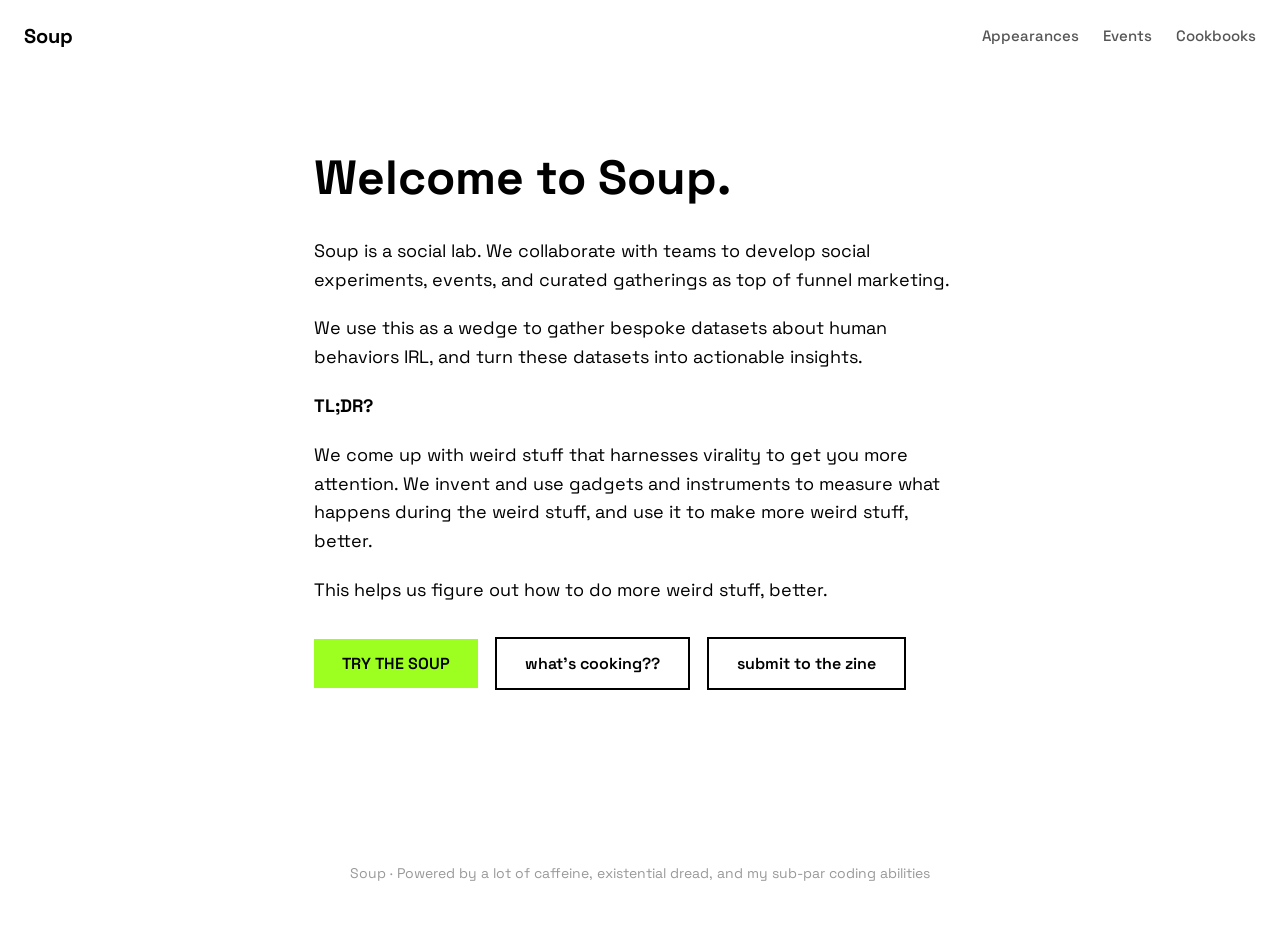
==== index.html @ 93c114b6 "Initial static site - 4 pages: home, appearances, events, cookbooks Co-Authored-By: Claude Opus 4.6 " ====
<!DOCTYPE html>
<html lang="en">
<head>
  <meta charset="UTF-8">
  <meta name="viewport" content="width=device-width, initial-scale=1.0">
  <title>Soup – Soup is for the people</title>
  <link rel="stylesheet" href="style.css">
</head>
<body>
  <nav>
    <a href="/" class="logo">Soup</a>
    <div class="links">
      <a href="/appearances.html">Appearances</a>
      <a href="/events.html">Events</a>
      <a href="/cookbooks.html">Cookbooks</a>
    </div>
  </nav>

  <div class="container">
    <h1>Welcome to Soup.</h1>

    <p>Soup is a social lab. We collaborate with teams to develop social experiments, events, and curated gatherings as top of funnel marketing.</p>

    <p>We use this as a wedge to gather bespoke datasets about human behaviors IRL, and turn these datasets into actionable insights.</p>

    <p><strong>TL;DR?</strong></p>

    <p>We come up with weird stuff that harnesses virality to get you more attention. We invent and use gadgets and instruments to measure what happens during the weird stuff, and use it to make more weird stuff, better.</p>

    <p>This helps us figure out how to do more weird stuff, better.</p>

    <div class="buttons">
      <a href="mailto:t@trysoup.xyz" class="btn">TRY THE SOUP</a>
      <a href="/events.html" class="btn outline">what's cooking??</a>
      <a href="/cookbooks.html" class="btn outline">submit to the zine</a>
    </div>
  </div>

  <footer>
    <p>Soup &middot; Powered by a lot of caffeine, existential dread, and my sub-par coding abilities</p>
  </footer>
</body>
</html>
---- style.css ----
@import url('https://fonts.googleapis.com/css2?family=Space+Grotesk:wght@300;400;500;600;700&display=swap');

* {
  margin: 0;
  padding: 0;
  box-sizing: border-box;
}

body {
  font-family: 'Space Grotesk', sans-serif;
  background: #fff;
  color: #000;
  line-height: 1.6;
  font-size: 18px;
}

a {
  color: #000;
  text-decoration: underline;
  text-decoration-color: #9DFF20;
  text-underline-offset: 3px;
  text-decoration-thickness: 2px;
}

a:hover {
  color: #9DFF20;
}

.container {
  max-width: 700px;
  margin: 0 auto;
  padding: 80px 24px 120px;
}

/* Navigation */
nav {
  padding: 20px 24px;
  display: flex;
  justify-content: space-between;
  align-items: center;
}

nav .logo {
  font-weight: 700;
  font-size: 20px;
  text-decoration: none;
  color: #000;
}

nav .logo:hover {
  color: #9DFF20;
}

nav .links {
  display: flex;
  gap: 24px;
}

nav .links a {
  text-decoration: none;
  font-size: 15px;
  font-weight: 500;
  color: #555;
}

nav .links a:hover {
  color: #9DFF20;
}

nav .links a.active {
  color: #000;
  text-decoration: underline;
  text-decoration-color: #9DFF20;
  text-underline-offset: 3px;
  text-decoration-thickness: 2px;
}

/* Page titles */
h1 {
  font-size: 48px;
  font-weight: 700;
  margin-bottom: 32px;
  line-height: 1.1;
}

h2 {
  font-size: 28px;
  font-weight: 600;
  margin-top: 48px;
  margin-bottom: 16px;
}

h3 {
  font-size: 22px;
  font-weight: 600;
  margin-top: 40px;
  margin-bottom: 12px;
}

p {
  margin-bottom: 20px;
}

/* Buttons */
.btn {
  display: inline-block;
  padding: 12px 28px;
  background: #9DFF20;
  color: #000;
  text-decoration: none;
  font-weight: 600;
  font-size: 16px;
  margin-right: 12px;
  margin-bottom: 12px;
  transition: background 0.2s;
}

.btn:hover {
  background: #8ae619;
  color: #000;
}

.btn.outline {
  background: transparent;
  border: 2px solid #000;
}

.btn.outline:hover {
  background: #000;
  color: #9DFF20;
}

.buttons {
  margin-top: 32px;
}

/* Lists */
ol, ul {
  margin-bottom: 24px;
  padding-left: 24px;
}

li {
  margin-bottom: 8px;
}

/* Events */
.event {
  margin-bottom: 32px;
}

.event .date {
  font-weight: 600;
  font-size: 15px;
  color: #9DFF20;
  text-transform: uppercase;
  letter-spacing: 0.5px;
}

.event .name {
  font-size: 22px;
  font-weight: 600;
  margin: 4px 0;
}

.event .venue {
  color: #555;
  font-size: 16px;
}

.event .with {
  color: #777;
  font-size: 15px;
  font-style: italic;
}

/* Appearances */
.appearance {
  margin-bottom: 20px;
  padding-bottom: 20px;
  border-bottom: 1px solid #eee;
}

.appearance:last-child {
  border-bottom: none;
}

.appearance a {
  font-weight: 600;
  font-size: 18px;
}

.appearance .meta {
  color: #777;
  font-size: 15px;
  margin-top: 2px;
}

/* Year headers */
.year {
  font-size: 14px;
  font-weight: 700;
  text-transform: uppercase;
  letter-spacing: 2px;
  color: #9DFF20;
  margin-top: 48px;
  margin-bottom: 24px;
}

.year:first-child {
  margin-top: 0;
}

/* Footer */
footer {
  padding: 40px 24px;
  text-align: center;
  color: #999;
  font-size: 14px;
}

footer a {
  color: #999;
  text-decoration-color: #ddd;
}

footer a:hover {
  color: #9DFF20;
}

/* Responsive */
@media (max-width: 600px) {
  h1 {
    font-size: 36px;
  }

  nav {
    flex-direction: column;
    gap: 12px;
  }

  nav .links {
    gap: 16px;
  }

  .container {
    padding: 40px 20px 80px;
  }
}
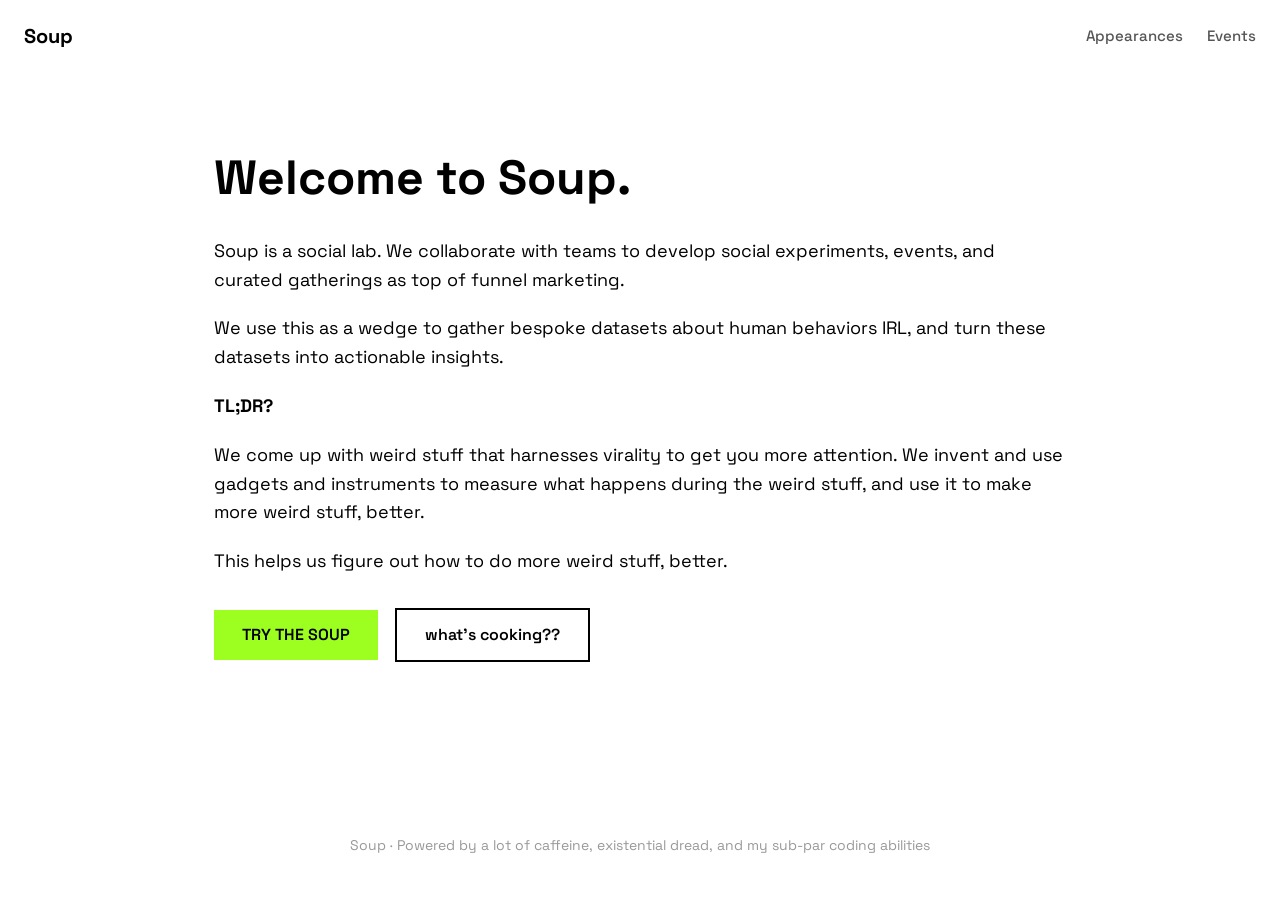
==== commit 359b350f: "Hide Cookbooks nav link and zine submission button Co-Authored-By: Claude Opus 4.7 (1M context) <nor" ====
--- a/index.html
+++ b/index.html
@@ -12,7 +12,6 @@
     <div class="links">
       <a href="/appearances.html">Appearances</a>
       <a href="/events.html">Events</a>
-      <a href="/cookbooks.html">Cookbooks</a>
     </div>
   </nav>
 
@@ -32,7 +31,6 @@
     <div class="buttons">
       <a href="mailto:t@trysoup.xyz" class="btn">TRY THE SOUP</a>
       <a href="/events.html" class="btn outline">what's cooking??</a>
-      <a href="/cookbooks.html" class="btn outline">submit to the zine</a>
     </div>
   </div>
 
--- a/style.css
+++ b/style.css
@@ -27,7 +27,7 @@
 }
 
 .container {
-  max-width: 700px;
+  max-width: 900px;
   margin: 0 auto;
   padding: 80px 24px 120px;
 }
@@ -198,11 +198,10 @@
 
 /* Year headers */
 .year {
-  font-size: 14px;
+  font-size: 36px;
   font-weight: 700;
-  text-transform: uppercase;
-  letter-spacing: 2px;
-  color: #9DFF20;
+  letter-spacing: 1px;
+  color: #000;
   margin-top: 48px;
   margin-bottom: 24px;
 }
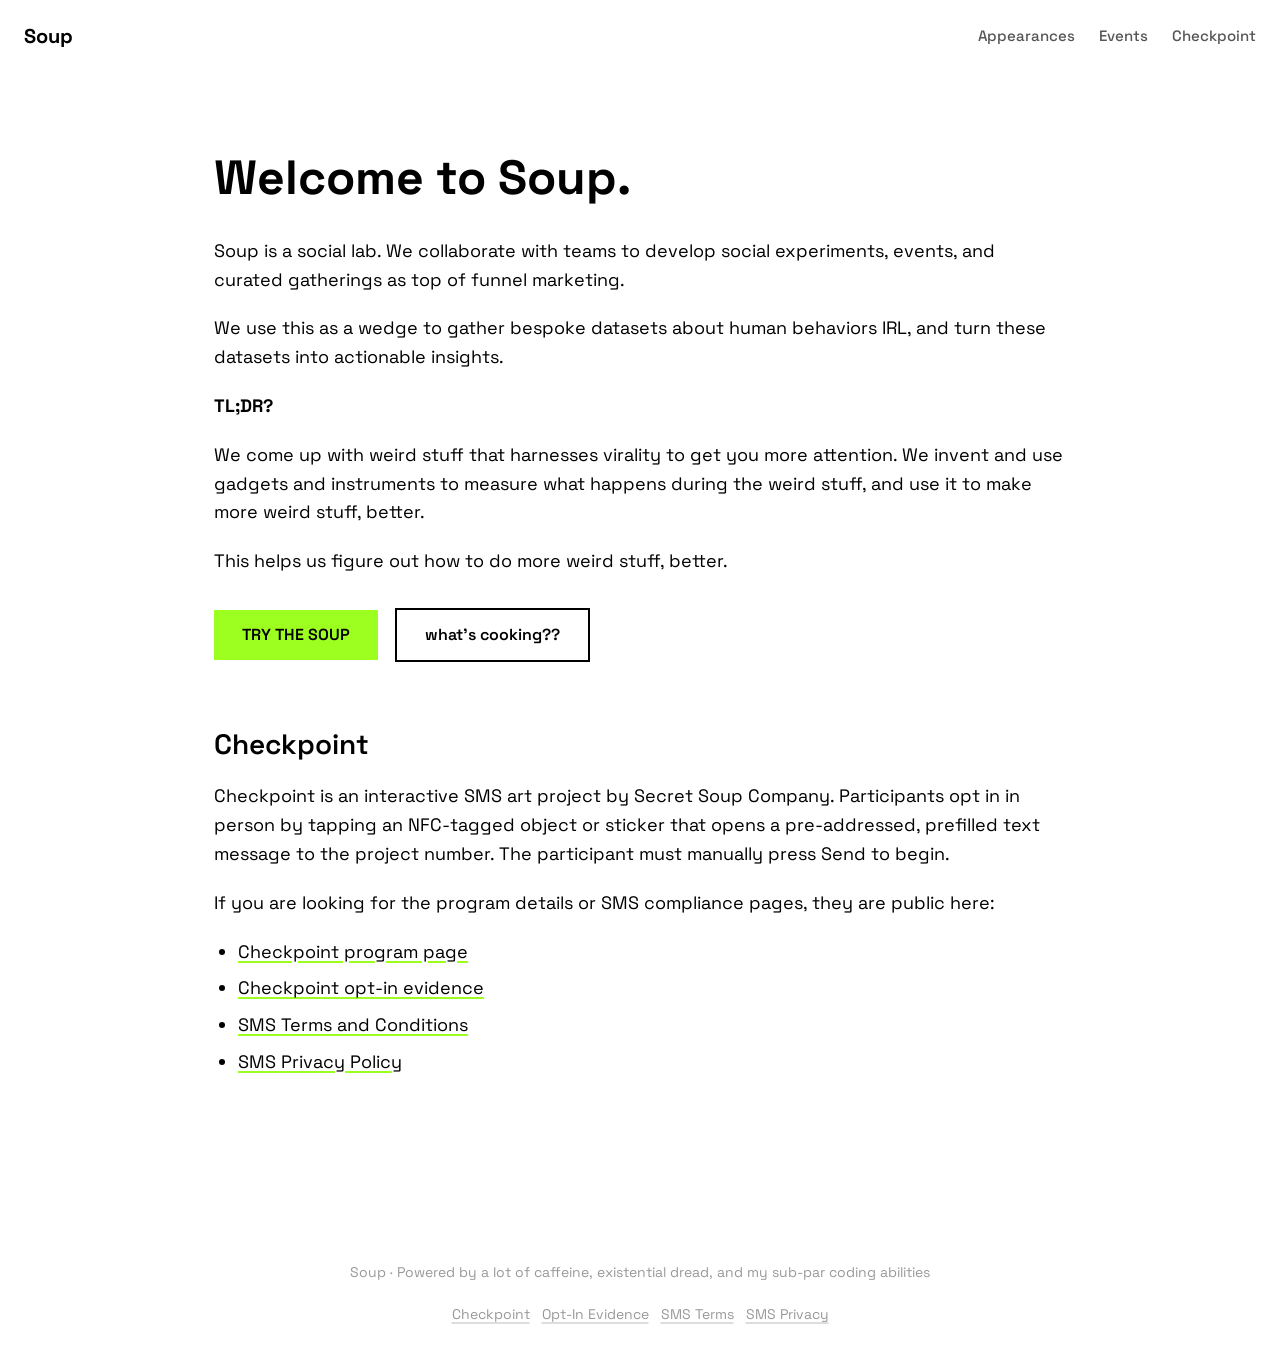
==== commit b7c29eb1: "Add Checkpoint and SMS compliance links" ====
--- a/index.html
+++ b/index.html
@@ -12,6 +12,7 @@
     <div class="links">
       <a href="/appearances.html">Appearances</a>
       <a href="/events.html">Events</a>
+      <a href="/checkpoint">Checkpoint</a>
     </div>
   </nav>
 
@@ -32,10 +33,29 @@
       <a href="mailto:t@trysoup.xyz" class="btn">TRY THE SOUP</a>
       <a href="/events.html" class="btn outline">what's cooking??</a>
     </div>
+
+    <h2>Checkpoint</h2>
+
+    <p>Checkpoint is an interactive SMS art project by Secret Soup Company. Participants opt in in person by tapping an NFC-tagged object or sticker that opens a pre-addressed, prefilled text message to the project number. The participant must manually press Send to begin.</p>
+
+    <p>If you are looking for the program details or SMS compliance pages, they are public here:</p>
+
+    <ul>
+      <li><a href="/checkpoint">Checkpoint program page</a></li>
+      <li><a href="/checkpoint-opt-in">Checkpoint opt-in evidence</a></li>
+      <li><a href="/sms-terms">SMS Terms and Conditions</a></li>
+      <li><a href="/sms-privacy">SMS Privacy Policy</a></li>
+    </ul>
   </div>
 
   <footer>
     <p>Soup &middot; Powered by a lot of caffeine, existential dread, and my sub-par coding abilities</p>
+    <div class="footer-links">
+      <a href="/checkpoint">Checkpoint</a>
+      <a href="/checkpoint-opt-in">Opt-In Evidence</a>
+      <a href="/sms-terms">SMS Terms</a>
+      <a href="/sms-privacy">SMS Privacy</a>
+    </div>
   </footer>
 </body>
 </html>
--- a/style.css
+++ b/style.css
@@ -54,6 +54,7 @@
 nav .links {
   display: flex;
   gap: 24px;
+  flex-wrap: wrap;
 }
 
 nav .links a {
@@ -218,6 +219,14 @@
   font-size: 14px;
 }
 
+footer .footer-links {
+  display: flex;
+  justify-content: center;
+  flex-wrap: wrap;
+  gap: 12px;
+  margin-top: 10px;
+}
+
 footer a {
   color: #999;
   text-decoration-color: #ddd;
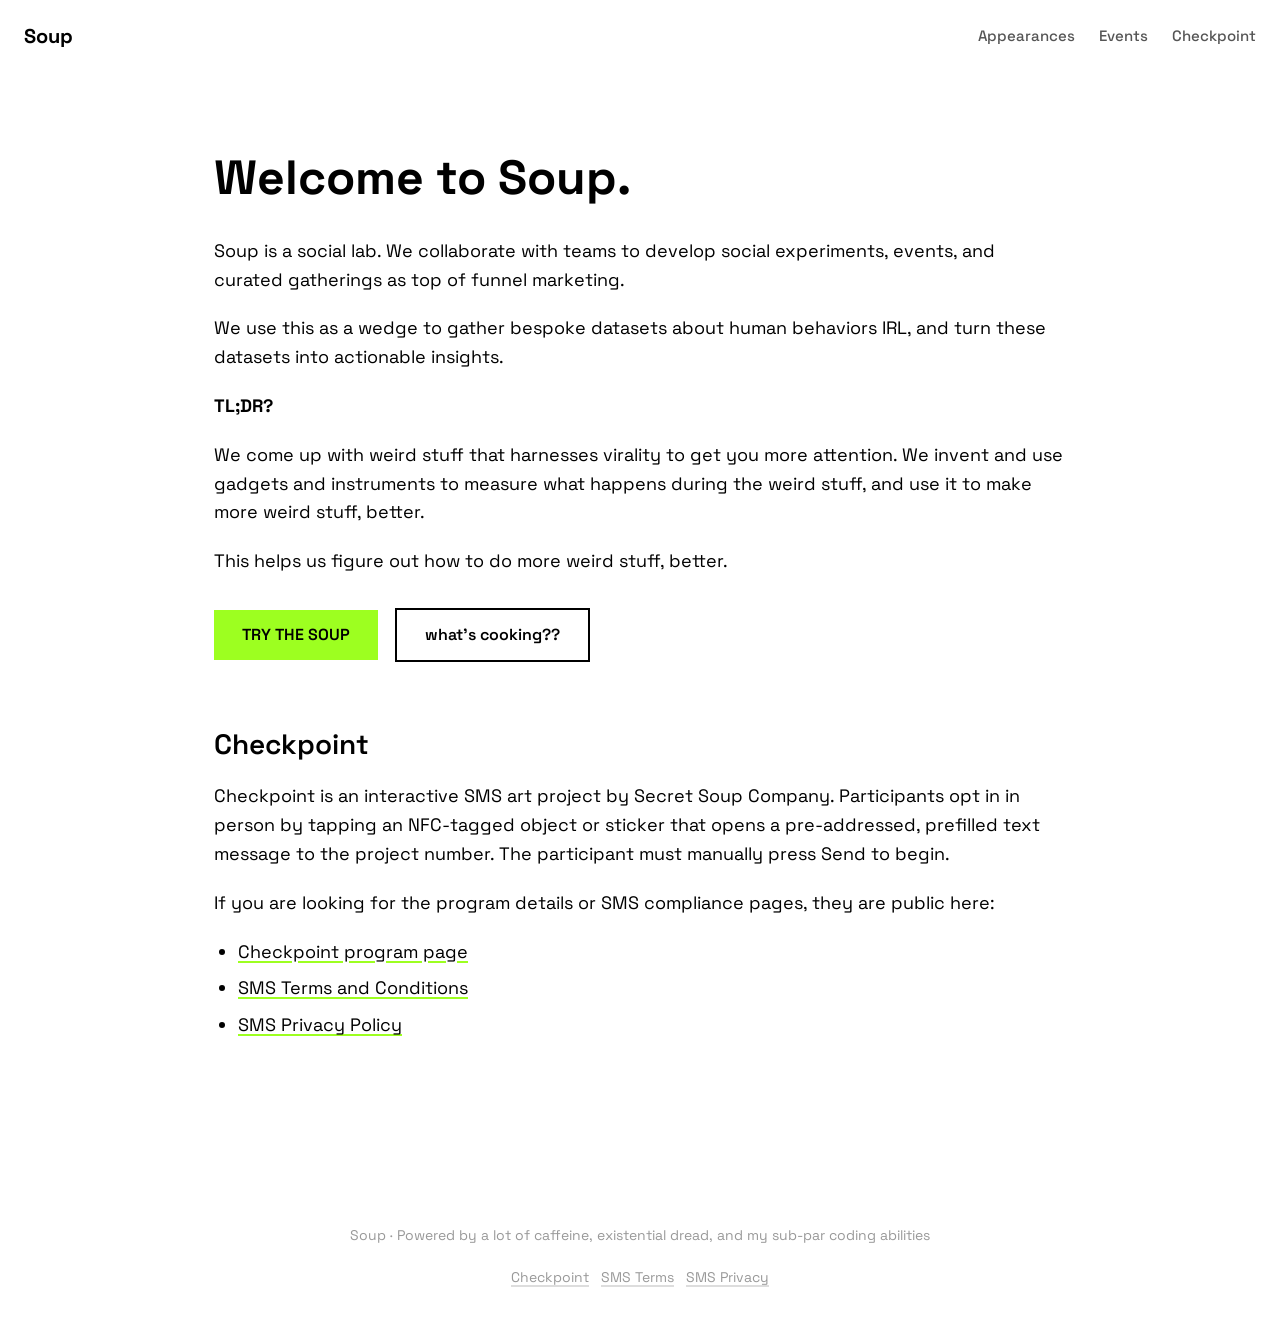
==== commit 2270b9e8: "Remove Checkpoint opt-in evidence page" ====
--- a/index.html
+++ b/index.html
@@ -42,7 +42,6 @@
 
     <ul>
       <li><a href="/checkpoint">Checkpoint program page</a></li>
-      <li><a href="/checkpoint-opt-in">Checkpoint opt-in evidence</a></li>
       <li><a href="/sms-terms">SMS Terms and Conditions</a></li>
       <li><a href="/sms-privacy">SMS Privacy Policy</a></li>
     </ul>
@@ -52,7 +51,6 @@
     <p>Soup &middot; Powered by a lot of caffeine, existential dread, and my sub-par coding abilities</p>
     <div class="footer-links">
       <a href="/checkpoint">Checkpoint</a>
-      <a href="/checkpoint-opt-in">Opt-In Evidence</a>
       <a href="/sms-terms">SMS Terms</a>
       <a href="/sms-privacy">SMS Privacy</a>
     </div>
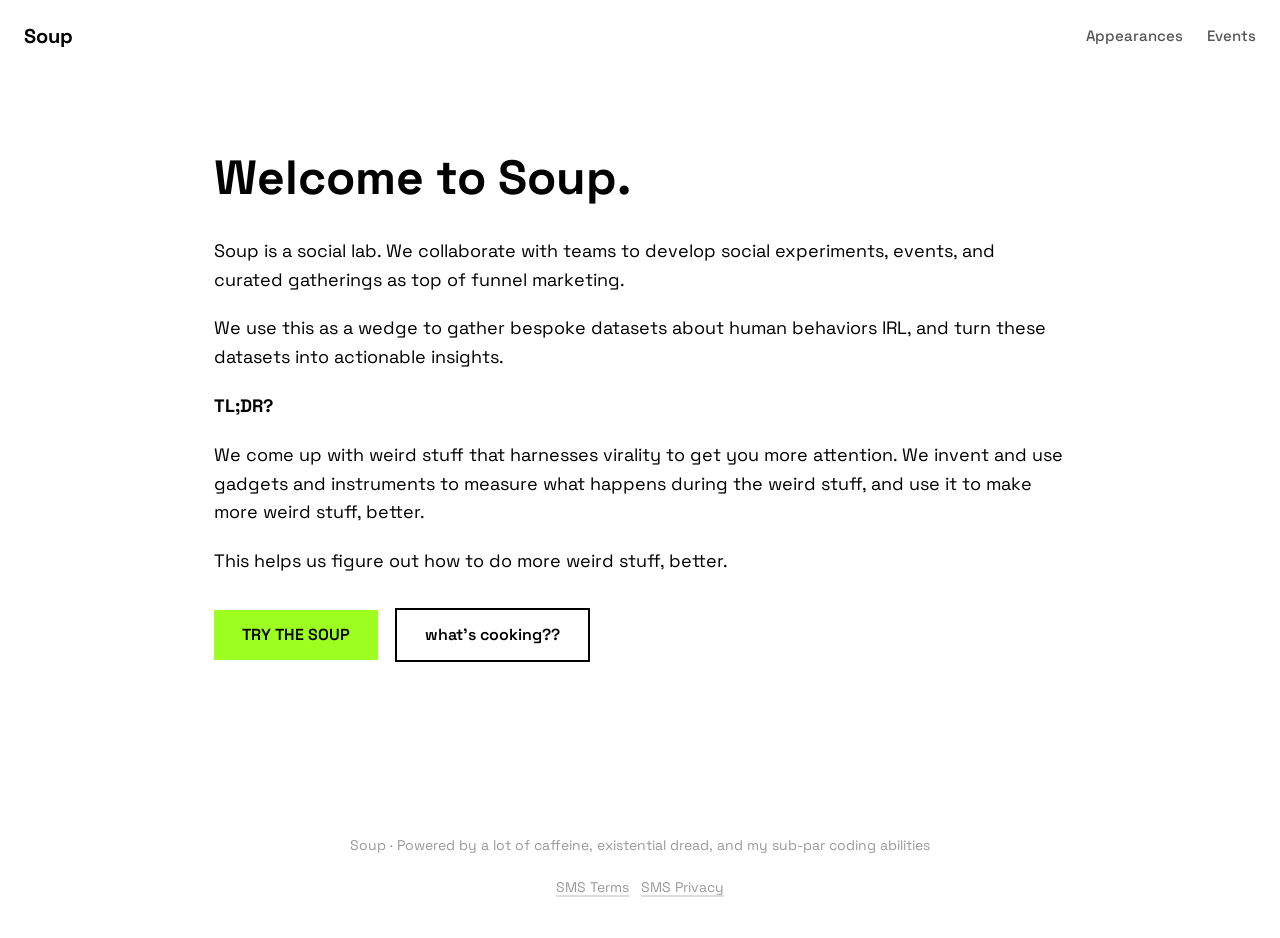
==== commit 440c1d4a: "Remove Checkpoint links from front page Co-Authored-By: Claude Opus 4.8 <noreply@anthropic.com>" ====
--- a/index.html
+++ b/index.html
@@ -12,7 +12,6 @@
     <div class="links">
       <a href="/appearances.html">Appearances</a>
       <a href="/events.html">Events</a>
-      <a href="/checkpoint">Checkpoint</a>
     </div>
   </nav>
 
@@ -33,24 +32,11 @@
       <a href="mailto:t@trysoup.xyz" class="btn">TRY THE SOUP</a>
       <a href="/events.html" class="btn outline">what's cooking??</a>
     </div>
-
-    <h2>Checkpoint</h2>
-
-    <p>Checkpoint is an interactive SMS art project by Secret Soup Company. Participants opt in in person by tapping an NFC-tagged object or sticker that opens a pre-addressed, prefilled text message to the project number. The participant must manually press Send to begin.</p>
-
-    <p>If you are looking for the program details or SMS compliance pages, they are public here:</p>
-
-    <ul>
-      <li><a href="/checkpoint">Checkpoint program page</a></li>
-      <li><a href="/sms-terms">SMS Terms and Conditions</a></li>
-      <li><a href="/sms-privacy">SMS Privacy Policy</a></li>
-    </ul>
   </div>
 
   <footer>
     <p>Soup &middot; Powered by a lot of caffeine, existential dread, and my sub-par coding abilities</p>
     <div class="footer-links">
-      <a href="/checkpoint">Checkpoint</a>
       <a href="/sms-terms">SMS Terms</a>
       <a href="/sms-privacy">SMS Privacy</a>
     </div>
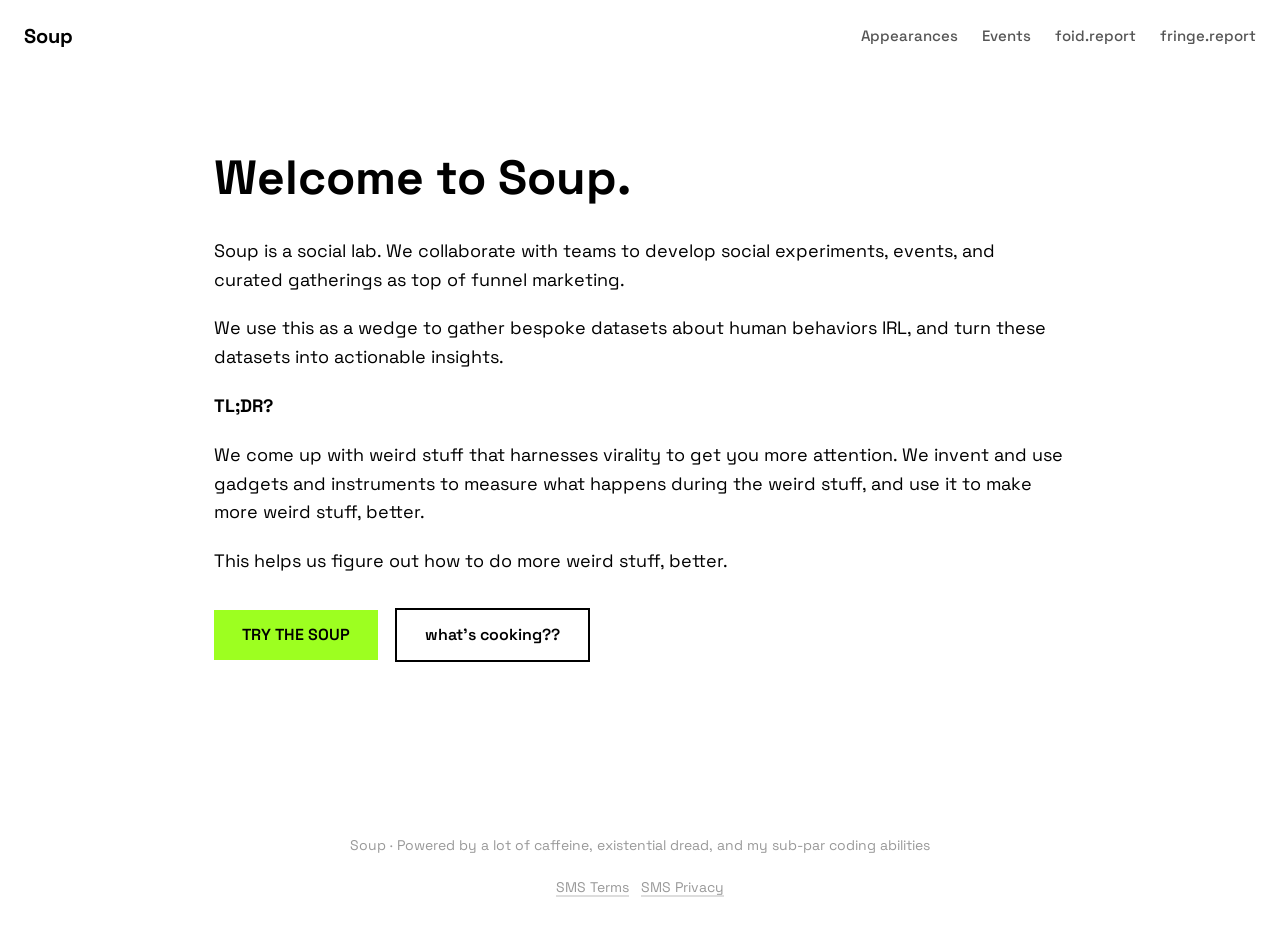
==== commit c9b3120e: "Add foid.report and fringe.report links to nav Co-Authored-By: Claude Fable 5 <noreply@anthropic.com" ====
--- a/index.html
+++ b/index.html
@@ -12,6 +12,8 @@
     <div class="links">
       <a href="/appearances.html">Appearances</a>
       <a href="/events.html">Events</a>
+      <a href="https://foid.report">foid.report</a>
+      <a href="https://fringe.report">fringe.report</a>
     </div>
   </nav>
 
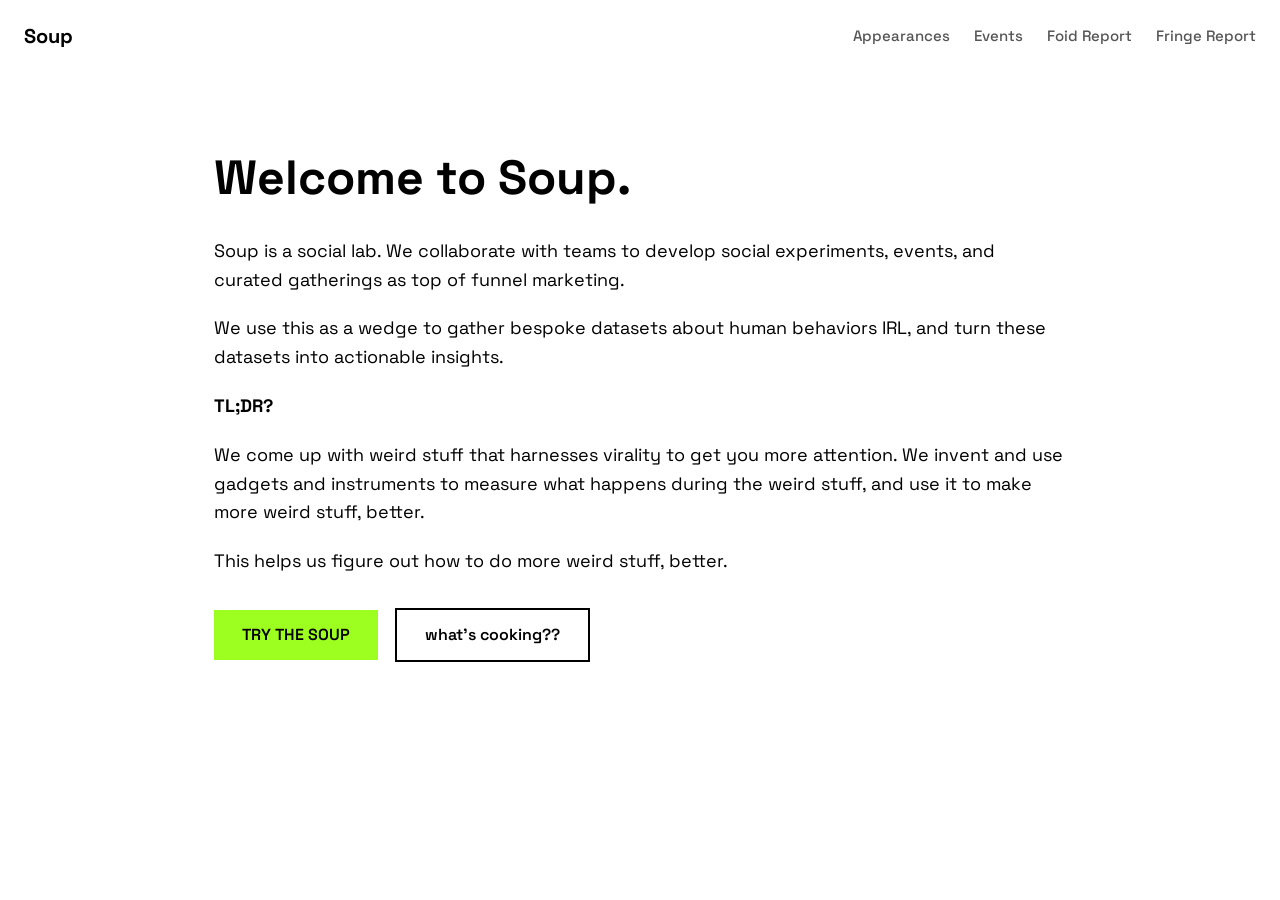
==== commit 2a15279c: "Rename nav links to Foid Report / Fringe Report, clean up footers - Remove tagline footer from index" ====
--- a/index.html
+++ b/index.html
@@ -12,8 +12,8 @@
     <div class="links">
       <a href="/appearances.html">Appearances</a>
       <a href="/events.html">Events</a>
-      <a href="https://foid.report">foid.report</a>
-      <a href="https://fringe.report">fringe.report</a>
+      <a href="https://foid.report">Foid Report</a>
+      <a href="https://fringe.report">Fringe Report</a>
     </div>
   </nav>
 
@@ -36,12 +36,5 @@
     </div>
   </div>
 
-  <footer>
-    <p>Soup &middot; Powered by a lot of caffeine, existential dread, and my sub-par coding abilities</p>
-    <div class="footer-links">
-      <a href="/sms-terms">SMS Terms</a>
-      <a href="/sms-privacy">SMS Privacy</a>
-    </div>
-  </footer>
 </body>
 </html>
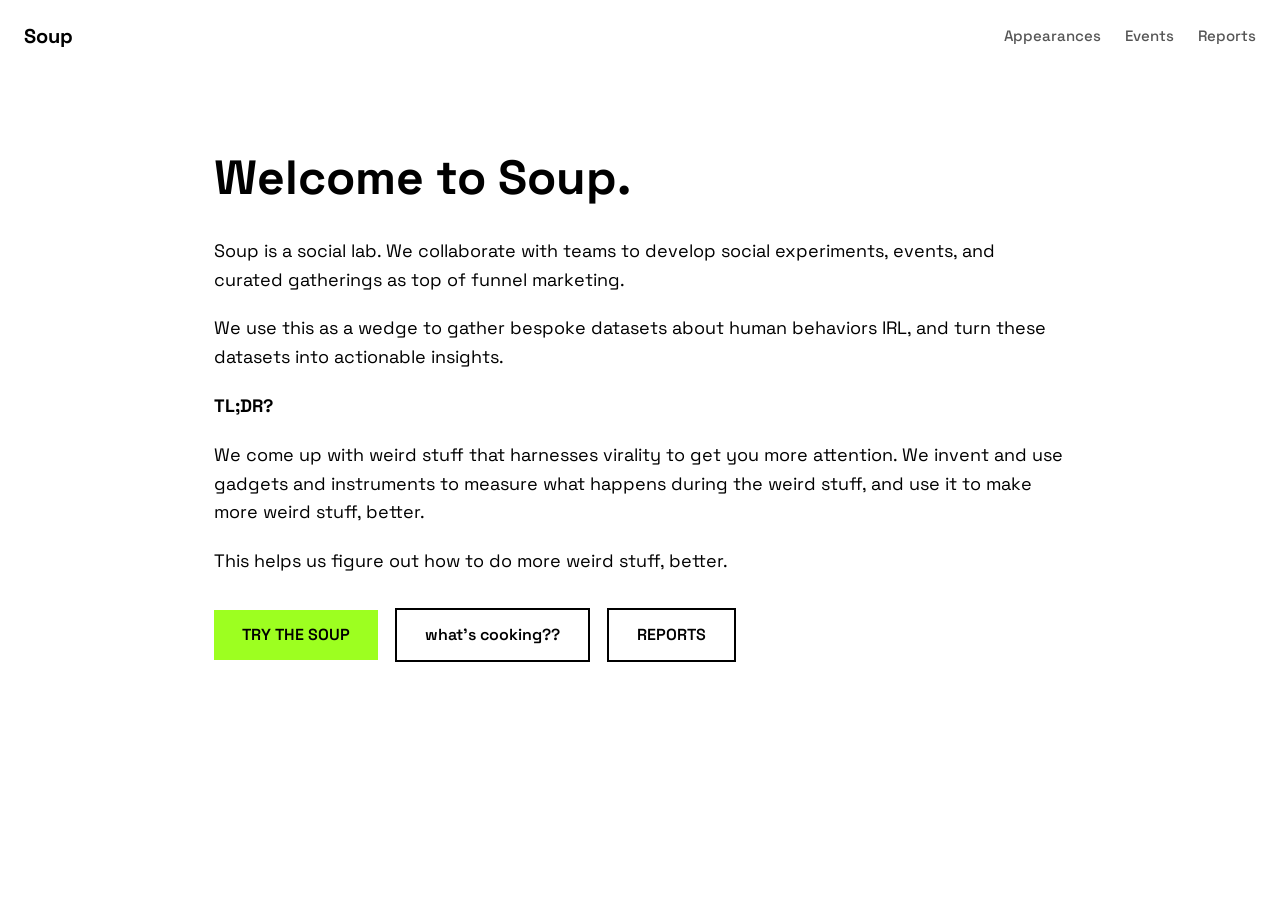
==== commit 1811d634: "Add Reports page with REPORTS button; consolidate nav - New /reports.html listing Fringe Report and " ====
--- a/index.html
+++ b/index.html
@@ -12,8 +12,7 @@
     <div class="links">
       <a href="/appearances.html">Appearances</a>
       <a href="/events.html">Events</a>
-      <a href="https://foid.report">Foid Report</a>
-      <a href="https://fringe.report">Fringe Report</a>
+      <a href="/reports.html">Reports</a>
     </div>
   </nav>
 
@@ -33,6 +32,7 @@
     <div class="buttons">
       <a href="mailto:t@trysoup.xyz" class="btn">TRY THE SOUP</a>
       <a href="/events.html" class="btn outline">what's cooking??</a>
+      <a href="/reports.html" class="btn outline">REPORTS</a>
     </div>
   </div>
 
